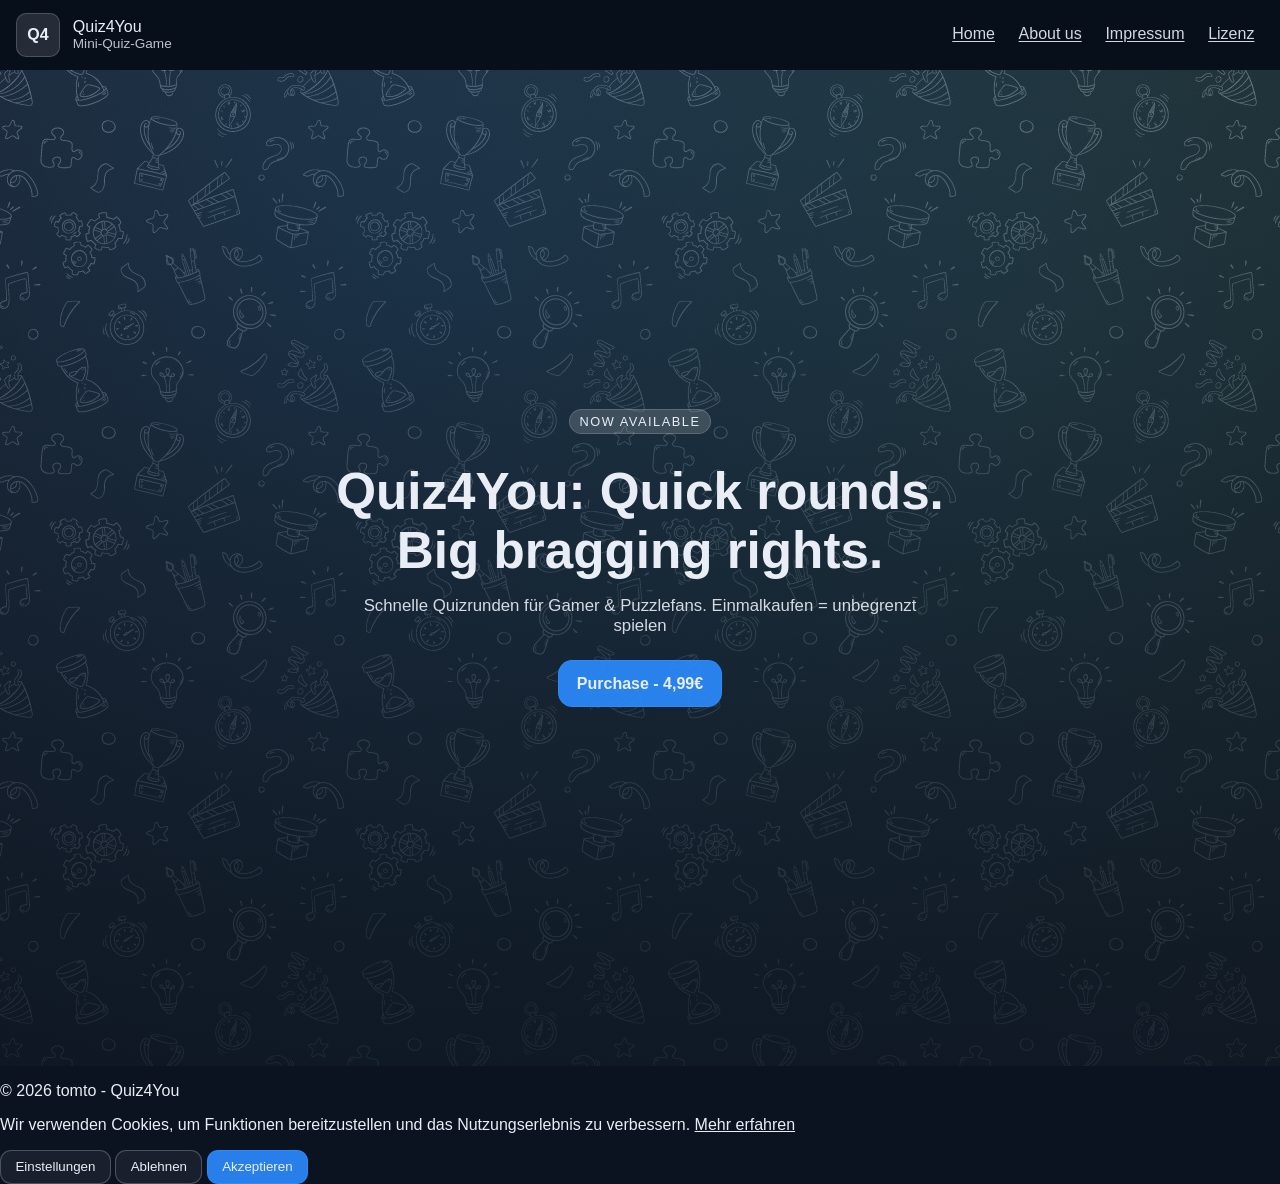
==== index.html @ a92e32b6 "added cookies + frontpage" ====
<!DOCTYPE html>
<html lang = "de">
<head>
  <meta charset="UTF-8">
  <title> Quiz4You - Mini-Quiz-Game</title>
  <link rel="stylesheet" href="style.css" />
</head>
<body>
  <a class="skip" href="#main"></a> 
  <header class="top">
    <div class="brand">
      <div class="logo" aria-hidden="true">Q4</div>
      <div>
        <div class="brandname">Quiz4You</div>
        <div class="tagline">Mini-Quiz-Game</div>
      </div>
    </div>

    <nav class="nav" aria-label="Hauptnavigation">
      <a href="index.html" aria-current="page">Home</a>
      <a href="about.html">About us</a>
      <a href="contact.html">Impressum</a>
      <a href="license.html">Lizenz</a>
    </nav>
    
  </header>

  <main id="main" class="hero">
    <div class="hero-overlay"></div>
    <section class="hero-content" aria-labelledby="hero-title">
      <p class="available">NOW AVAILABLE</p>
      <h1 id="hero-title">Quiz4You: Quick rounds.<br> Big bragging rights.</h1>
      <p class="sub">Schnelle Quizrunden für Gamer & Puzzlefans. Einmalkaufen = unbegrenzt spielen</p>
      
      <div class="buy" id="purchase">
        <a class="btn btn-primary btn-lg" href="#" aria-label="Quiz4You kaufen (demo)">Purchase - 4,99€</a>
        <!--<a class="btn btn-ghost btn-lg" href="about.html">About us</a> -->
      </div>
    </section>
  </main>
  
  <footer class="footer">
    <p>© 2026 tomto - Quiz4You</p>
  </footer>

  <!-- cookies-->
  <div class="cookie" role="dialog" aria-label="Cookie Einstellungen" aria-live="polite">
    <p> Wir verwenden Cookies, um Funktionen bereitzustellen und das Nutzungserlebnis zu verbessern.
      <a href="privacy.html">Mehr erfahren</a>
    </p>
    <div class="cookie-actions">
      <button class="btn btn-ghost" type="button">Einstellungen</button>
      <button class="btn btn-ghost" type="button">Ablehnen</button>
      <button class="btn btn-primary" type="button">Akzeptieren</button>
    </div>
  </div>
</body>

 


</html>
---- style.css ----
body{
    margin: 0;
    font-family: Arial, Helvetica, sans-serif;
    color:#e9eef6;
    background: #0b1320;
}

.skip{
    position: absolute;
    left: -999px;
    top: 0;
    padding: 0.8rem 1rem;
    background: #ffffff;
    color: #111;
}
.skip:focus{
    left: 1rem;
    top: 1rem;
    z-index: 9999;
}

.top{
    position: sticky;
    top: 0;
    display: flex;
    gap: 1rem;
    align-items: center;
    justify-content: space-between;
    padding: 0.8rem 1rem;
    background: rgba(8, 16, 28, 0.85);
    backdrop-filter: blur(8px);
}

.brand{
    display: flex;
    align-items: center;
    gap: 0.8rem;
}

/* */
.logo{
    width: 42px; height: 42px;
    display: grid;
    place-items: center;
    border-radius: 10px;
    background: rgba(255,255,255,0.12);
    border: 1px solid rgba(255,255,255,0.18);
    font-weight: 700;
} 
*/

.brandname{
    font-weight: 700;
    letter-spacing: 0.3px;
}

.tagline{
    font-size: 0.85rem;
    opacity: 0.8;
}

.nav{
    gap: 1rem;
}
.nav a{
    padding: 0.4rem 0.6rem;
    border-radius: 0.5rem;
    opacity: 0.9;
}
.nav a:hover, .nav a:focus{
    background: rgba(255,255,255,0.1);
}

a{
    color: inherit;
}

.hero{
    min-height: calc(100vh - 64px);
    position: relative;
    display: grid;
    place-items: center;
    padding: 4rem 1rem 6rem;
    background: 
        linear-gradient(180deg, rgba(11,19,32,0.55), rgba(11,19,32,0.9)),
        radial-gradient(circle at 30% 20%, rgba(44,140,255,0.35), transparent),
        radial-gradient(circle at 80% 30%, rgba(110,255,190,0.25), transparent),
        url("assets/hero2.jpg");
}

.hero-overlay{
    display: none;
}

.hero-content{
    max-width: 900px;
    text-align: center;
    padding: 1rem;
}

.available{
    display: inline-block;
    padding: 0.25rem 0.6rem;
    border-radius: 999px;
    background: rgba(255,255,255,0.16);
    border: 1px solid rgba(255,255,255,0.16);
    letter-spacing: 0.12em;
    font-size:0.8rem;
}

h1{
    margin: 1rem 0.8rem; 
    font-size: clamp(2rem, 4vw, 3.3rem);
}
.sub{
    opacity: 0.9;
    font-size: 1.05rem;
    max-width: 60ch;
    margin: 0.25rem auto 1.5rem;
}
.buy{
    display: flex;
    gap: 0.8rem;
    justify-content: center;
    flex-wrap: wrap;
}

.btn{
    border: 1px solid rgba(255,255,255,0.22);
    background: rgba(255,255,255,0.08S);
    color: #e9eef6;
    padding: 0.55rem 0.9rem;
    border-radius: 0.7rem;
    text-decoration: none;
    cursor: pointer;
    display: inline-flex;
    align-items: center;
    justify-content: center;
    gap: 0.4rem;
}
.btn:focus{
    outline: 2px solid #ffffff;
    outline-offset: 2px;
}
.btn-primary{
    background: rgba(44,140,255,0.9);
    border-color: rgba(44,140,255,0.95);
}
.btn-ghost{
    background: rgba(255,255,255,0.06);
}
.btn-lg{
    padding: 0.85rem 1.1rem;
    border-radius: 0.9rem;
    font-weight: 700;
}
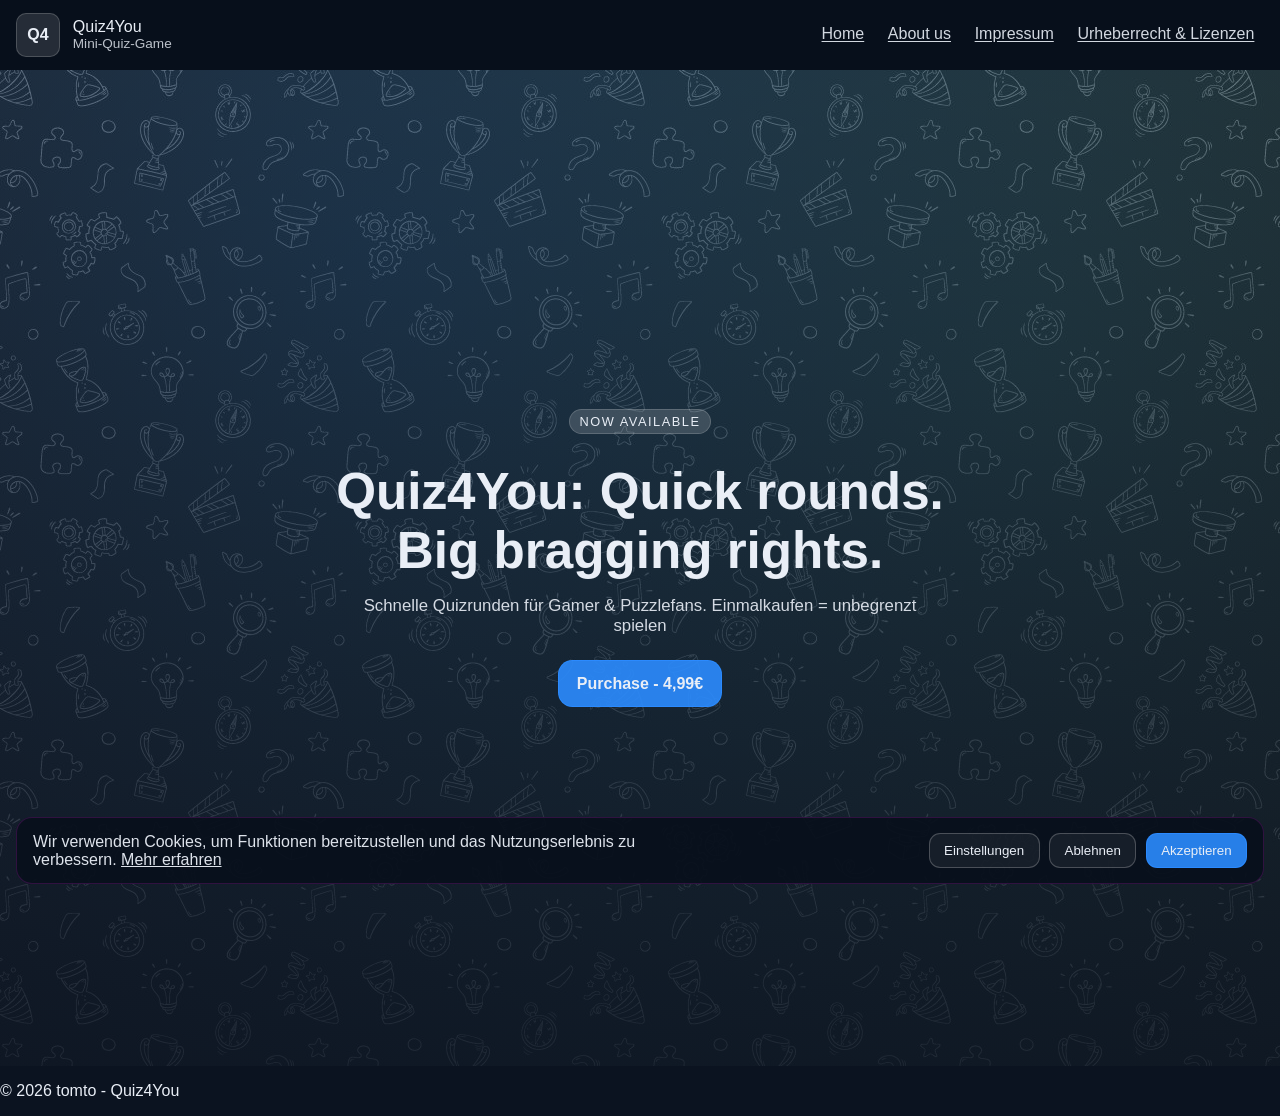
==== commit 13802993: "added basic layout everywhere" ====
--- a/index.html
+++ b/index.html
@@ -1,12 +1,14 @@
 <!DOCTYPE html>
 <html lang = "de">
 <head>
-  <meta charset="UTF-8">
+  <meta charset="UTF-8"/>
+  <meta name="viewport" content="width=device-width, initial-scale=1"/>
   <title> Quiz4You - Mini-Quiz-Game</title>
   <link rel="stylesheet" href="style.css" />
 </head>
 <body>
   <a class="skip" href="#main"></a> 
+  <!-- topbar -->
   <header class="top">
     <div class="brand">
       <div class="logo" aria-hidden="true">Q4</div>
@@ -20,7 +22,7 @@
       <a href="index.html" aria-current="page">Home</a>
       <a href="about.html">About us</a>
       <a href="contact.html">Impressum</a>
-      <a href="license.html">Lizenz</a>
+      <a href="license.html">Urheberrecht & Lizenzen</a>
     </nav>
     
   </header>
--- a/style.css
+++ b/style.css
@@ -153,4 +153,49 @@
     padding: 0.85rem 1.1rem;
     border-radius: 0.9rem;
     font-weight: 700;
-}+}
+
+.cookie{
+    position: fixed;
+    left: 1rem;
+    right: 1rem;
+    bottom: 1rem;
+    padding: 0.9rem 1rem;
+    border-radius: 1rem;
+    background: rgba(8, 16, 28, 0.92);
+    border: 1px solid rgba(255,25,255,0.16);
+    display: flex;
+    gap: 1rem;
+    align-items: center;
+    justify-content: space-between;
+    flex-wrap: wrap;
+}
+.cookie p{
+    margin: 0;
+    max-width: 70ch;
+    opacity: 0.95;
+}
+.cookie-actions{
+    display: flex;
+    gap: 0.6rem;
+    flex-wrap: wrap;
+}
+.page{
+    max-width: 900px;
+    margin: 4rem auto 6rem;
+    padding: 0 1.25rem;
+}
+.card{
+    background: rgba(255,255,255,0.06);
+    backdrop-filter: blur(8px);
+    border: 1px solid rgba(255,255,255,0.12);
+    border-radius: 1rem;
+    padding: 1.25rem 1.5rem;
+    margin: 1.5rem 0;
+}
+
+@media (mind-width: 820px){
+    .nav{
+        display: flex;
+    }
+}
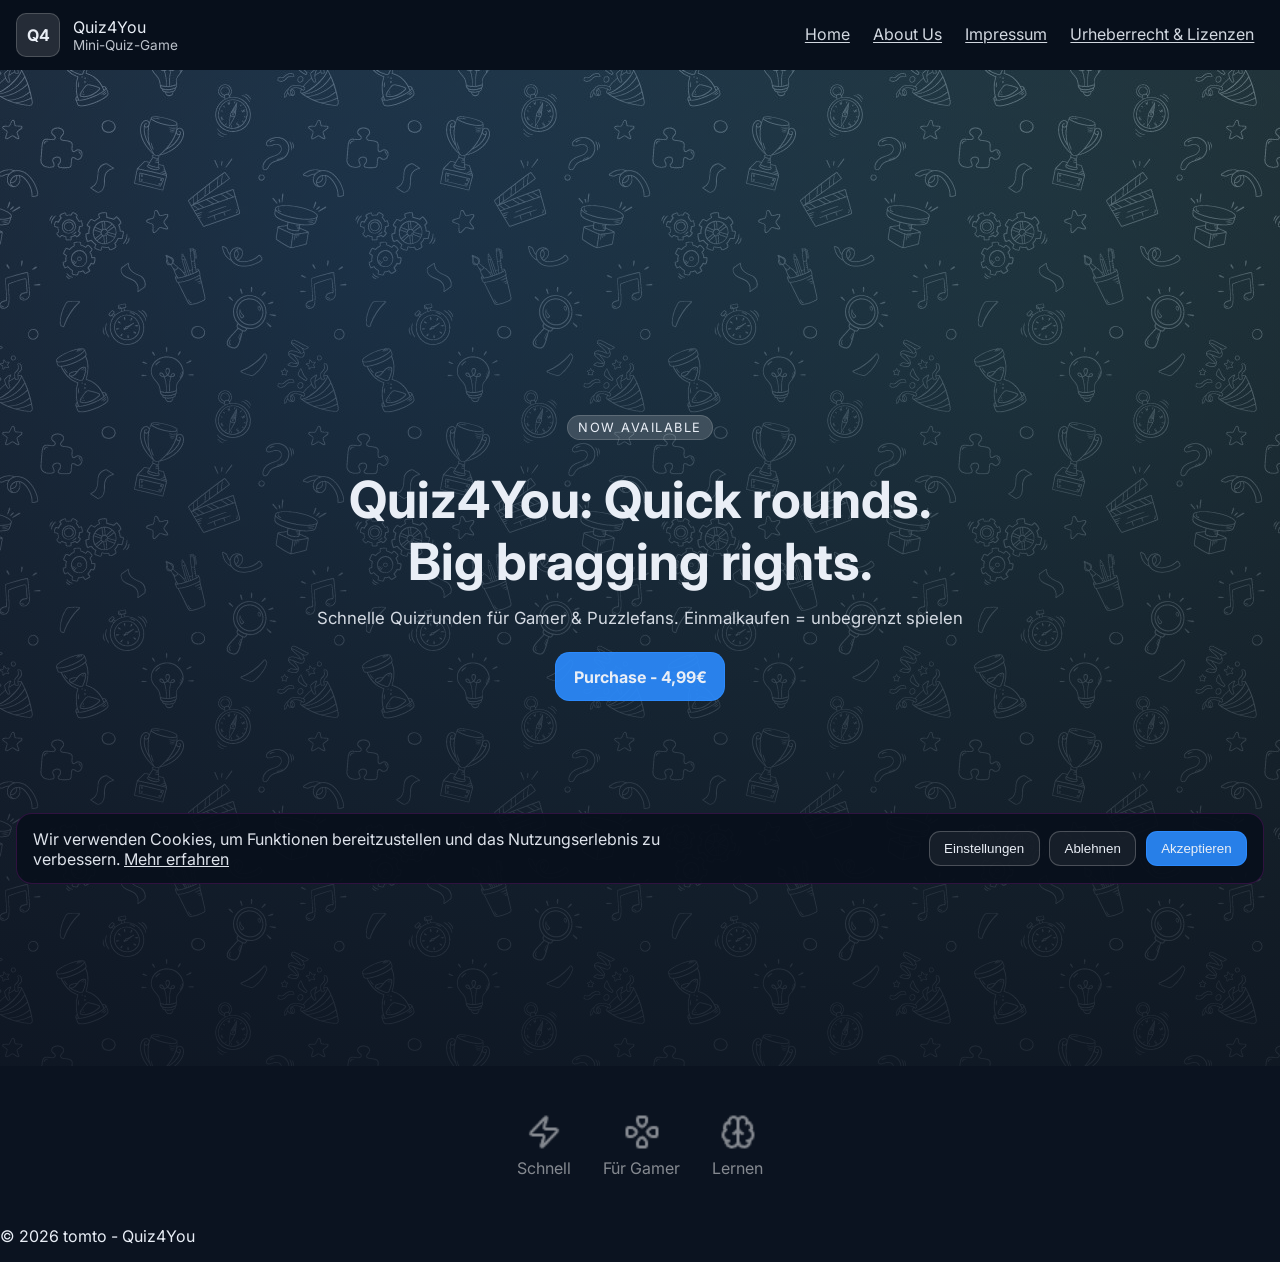
==== commit ce06ab34: "added sound + icons + js + more" ====
--- a/index.html
+++ b/index.html
@@ -5,6 +5,9 @@
   <meta name="viewport" content="width=device-width, initial-scale=1"/>
   <title> Quiz4You - Mini-Quiz-Game</title>
   <link rel="stylesheet" href="style.css" />
+  <link rel="preconnect" href="https://fonts.googleapis.com">
+  <link rel="preconnect" href="https://fonts.gstatic.com" crossorigin>
+  <link href="https://fonts.googleapis.com/css2?family=Inter:wght@400;600;700&display=swap" rel="stylesheet">
 </head>
 <body>
   <a class="skip" href="#main"></a> 
@@ -20,7 +23,7 @@
 
     <nav class="nav" aria-label="Hauptnavigation">
       <a href="index.html" aria-current="page">Home</a>
-      <a href="about.html">About us</a>
+      <a href="about.html">About Us</a>
       <a href="contact.html">Impressum</a>
       <a href="license.html">Urheberrecht & Lizenzen</a>
     </nav>
@@ -40,6 +43,22 @@
       </div>
     </section>
   </main>
+
+  <!-- Icons -->
+   <section class="features">
+    <div class="feature">
+      <img src="assets/zap.png" alt="" aria-hidden="true">
+      <span>Schnell</span>
+    </div>
+    <div class="feature">
+      <img src="assets/gamepad-directional.png" alt="" aria-hidden="true">
+      <span>Für Gamer</span>
+    </div>
+    <div class="feature">
+      <img src="assets/brain.png" alt="" aria-hidden="true">
+      <span>Lernen</span>
+    </div>
+   </section>
   
   <footer class="footer">
     <p>© 2026 tomto - Quiz4You</p>
@@ -56,6 +75,10 @@
       <button class="btn btn-primary" type="button">Akzeptieren</button>
     </div>
   </div>
+
+  <!-- js script-->
+  <audio id="btn-sound" src="assets/btn_sound.wav" preload="auto"></audio>
+  <script src ="script.js"></script>
 </body>
 
  
--- a/style.css
+++ b/style.css
@@ -1,6 +1,6 @@
 body{
     margin: 0;
-    font-family: Arial, Helvetica, sans-serif;
+    font-family: Inter, system-ui, Arial, sans-serif; 
     color:#e9eef6;
     background: #0b1320;
 }
@@ -194,6 +194,27 @@
     margin: 1.5rem 0;
 }
 
+.features{
+    display: flex;
+    justify-content: center;
+    gap: 2rem;
+    margin: 3rem 0;
+    text-align: center;
+}
+.feature{
+    display: flex;
+    flex-direction: column;
+    align-items: center;
+    gap: 0.5rem;
+    color: #fff;
+    opacity: 0.5;
+}
+.feature img{
+    width: 36px;
+    height: 36px;
+    filter: brightness(0) invert(1);
+}
+
 @media (mind-width: 820px){
     .nav{
         display: flex;
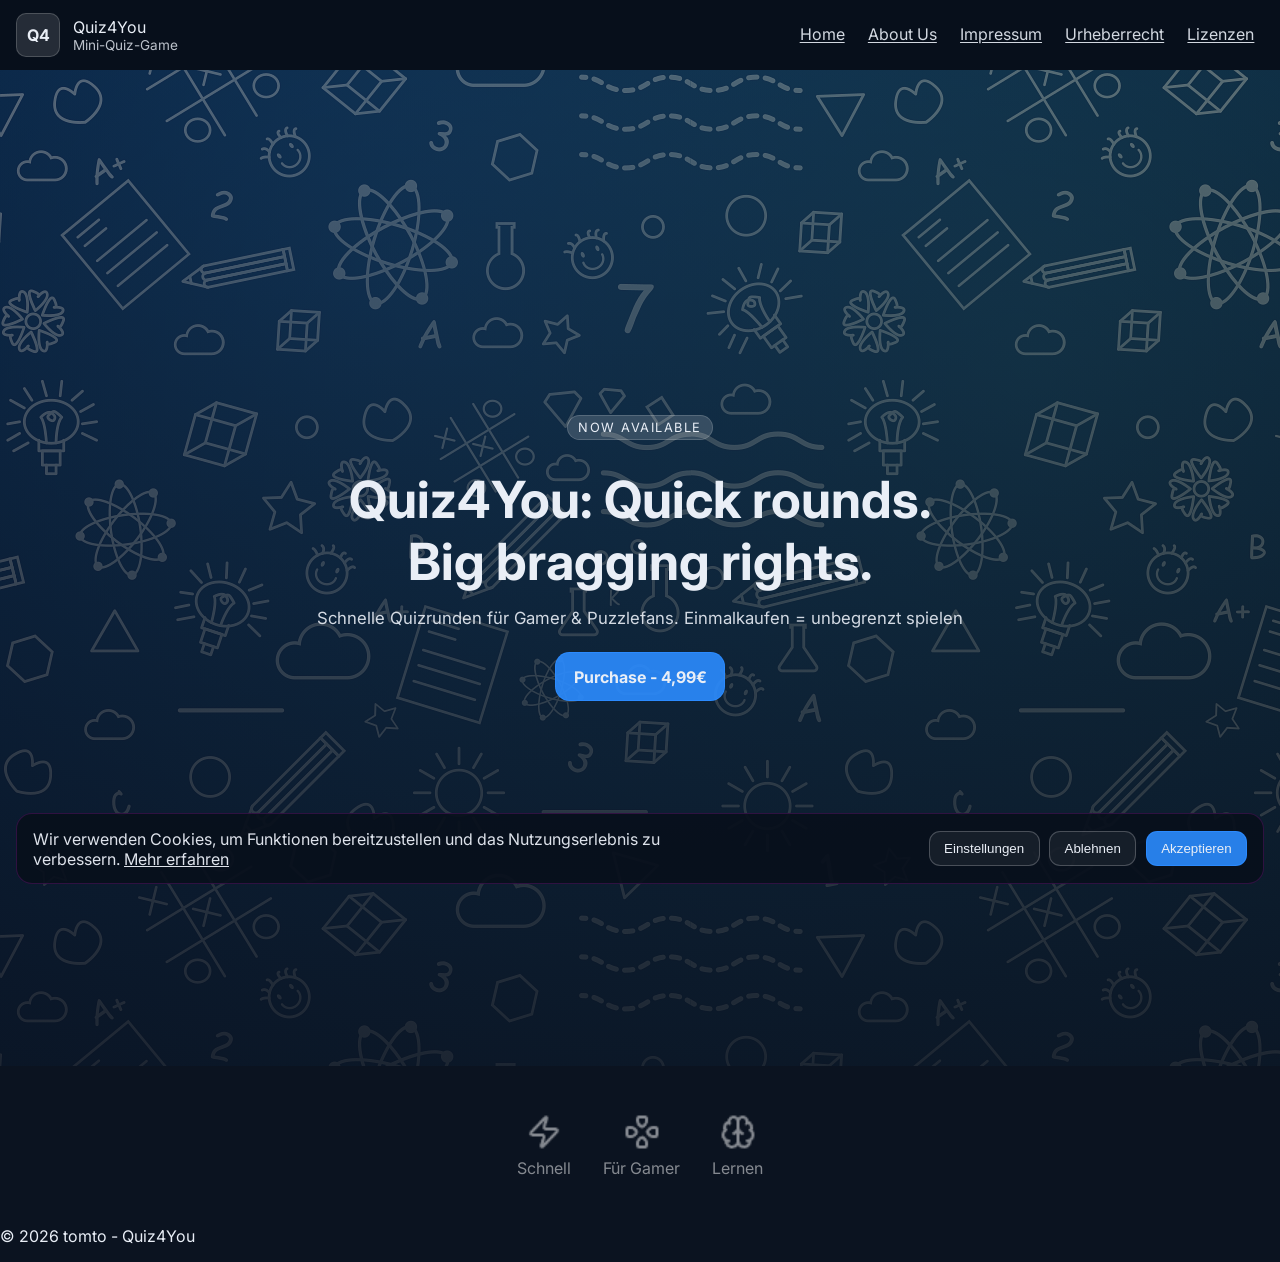
==== commit 36f00072: "aufgabe 2" ====
--- a/index.html
+++ b/index.html
@@ -25,7 +25,8 @@
       <a href="index.html" aria-current="page">Home</a>
       <a href="about.html">About Us</a>
       <a href="contact.html">Impressum</a>
-      <a href="license.html">Urheberrecht & Lizenzen</a>
+      <a href="privacy.html">Urheberrecht</a>
+      <a href="license.html">Lizenzen</a>
     </nav>
     
   </header>
--- a/style.css
+++ b/style.css
@@ -85,7 +85,7 @@
         linear-gradient(180deg, rgba(11,19,32,0.55), rgba(11,19,32,0.9)),
         radial-gradient(circle at 30% 20%, rgba(44,140,255,0.35), transparent),
         radial-gradient(circle at 80% 30%, rgba(110,255,190,0.25), transparent),
-        url("assets/hero2.jpg");
+        url("assets/hero2.png");
 }
 
 .hero-overlay{
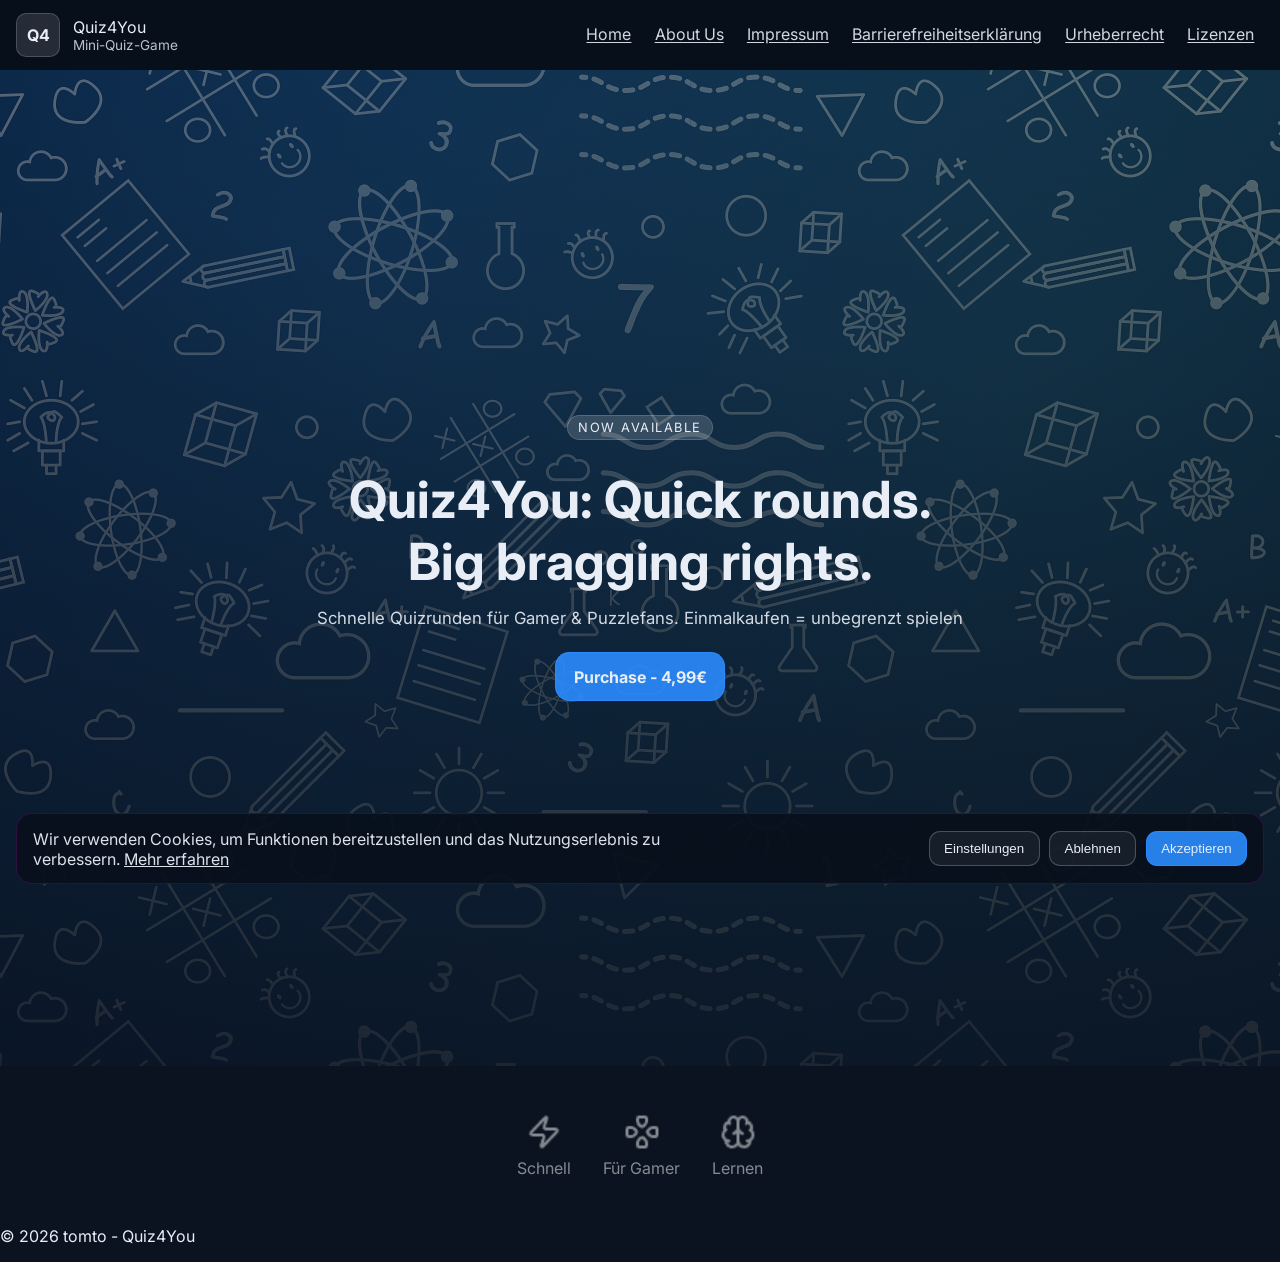
==== commit 35ac1120: "final" ====
--- a/index.html
+++ b/index.html
@@ -22,9 +22,10 @@
     </div>
 
     <nav class="nav" aria-label="Hauptnavigation">
-      <a href="index.html" aria-current="page">Home</a>
+      <a href="index.html">Home</a>
       <a href="about.html">About Us</a>
       <a href="contact.html">Impressum</a>
+      <a href="accessibility.html">Barrierefreiheitserklärung</a>
       <a href="privacy.html">Urheberrecht</a>
       <a href="license.html">Lizenzen</a>
     </nav>
@@ -66,14 +67,14 @@
   </footer>
 
   <!-- cookies-->
-  <div class="cookie" role="dialog" aria-label="Cookie Einstellungen" aria-live="polite">
+  <div id="cookie-banner" class="cookie" role="dialog" aria-label="Cookie Einstellungen" aria-live="polite">
     <p> Wir verwenden Cookies, um Funktionen bereitzustellen und das Nutzungserlebnis zu verbessern.
-      <a href="privacy.html">Mehr erfahren</a>
+      <a href="datasecurity.html">Mehr erfahren</a>
     </p>
     <div class="cookie-actions">
-      <button class="btn btn-ghost" type="button">Einstellungen</button>
-      <button class="btn btn-ghost" type="button">Ablehnen</button>
-      <button class="btn btn-primary" type="button">Akzeptieren</button>
+      <button class="btn btn-ghost" id="cookie-settings" type="button">Einstellungen</button>
+      <button class="btn btn-ghost" id="cookie-decline" type="button">Ablehnen</button>
+      <button class="btn btn-primary" id="cookie-accept" type="button">Akzeptieren</button>
     </div>
   </div>
 
--- a/style.css
+++ b/style.css
@@ -22,6 +22,7 @@
 .top{
     position: sticky;
     top: 0;
+    bottom: 0;
     display: flex;
     gap: 1rem;
     align-items: center;
@@ -220,3 +221,41 @@
         display: flex;
     }
 }
+
+.contact-form {
+  display: grid;
+  gap: 1rem;
+  max-width: 420px;
+}
+
+.contact-form input,
+.contact-form textarea {
+  padding: 0.6rem;
+  border-radius: 0.5rem;
+  border: 1px solid rgba(255,255,255,0.2);
+  background: rgba(255,255,255,0.05);
+  color: inherit;
+}
+
+.hidden { 
+    display: none !important; 
+}
+
+.license-block {
+  margin-top: 1.5rem;
+}
+
+.license-block h2 {
+  font-size: 1.2rem;
+  margin-bottom: 0.4rem;
+}
+
+.license-block ul {
+  padding-left: 1.2rem;
+  margin: 0;
+}
+
+.license-block li {
+  margin: 0.2rem 0;
+  line-height: 1.5;
+}
